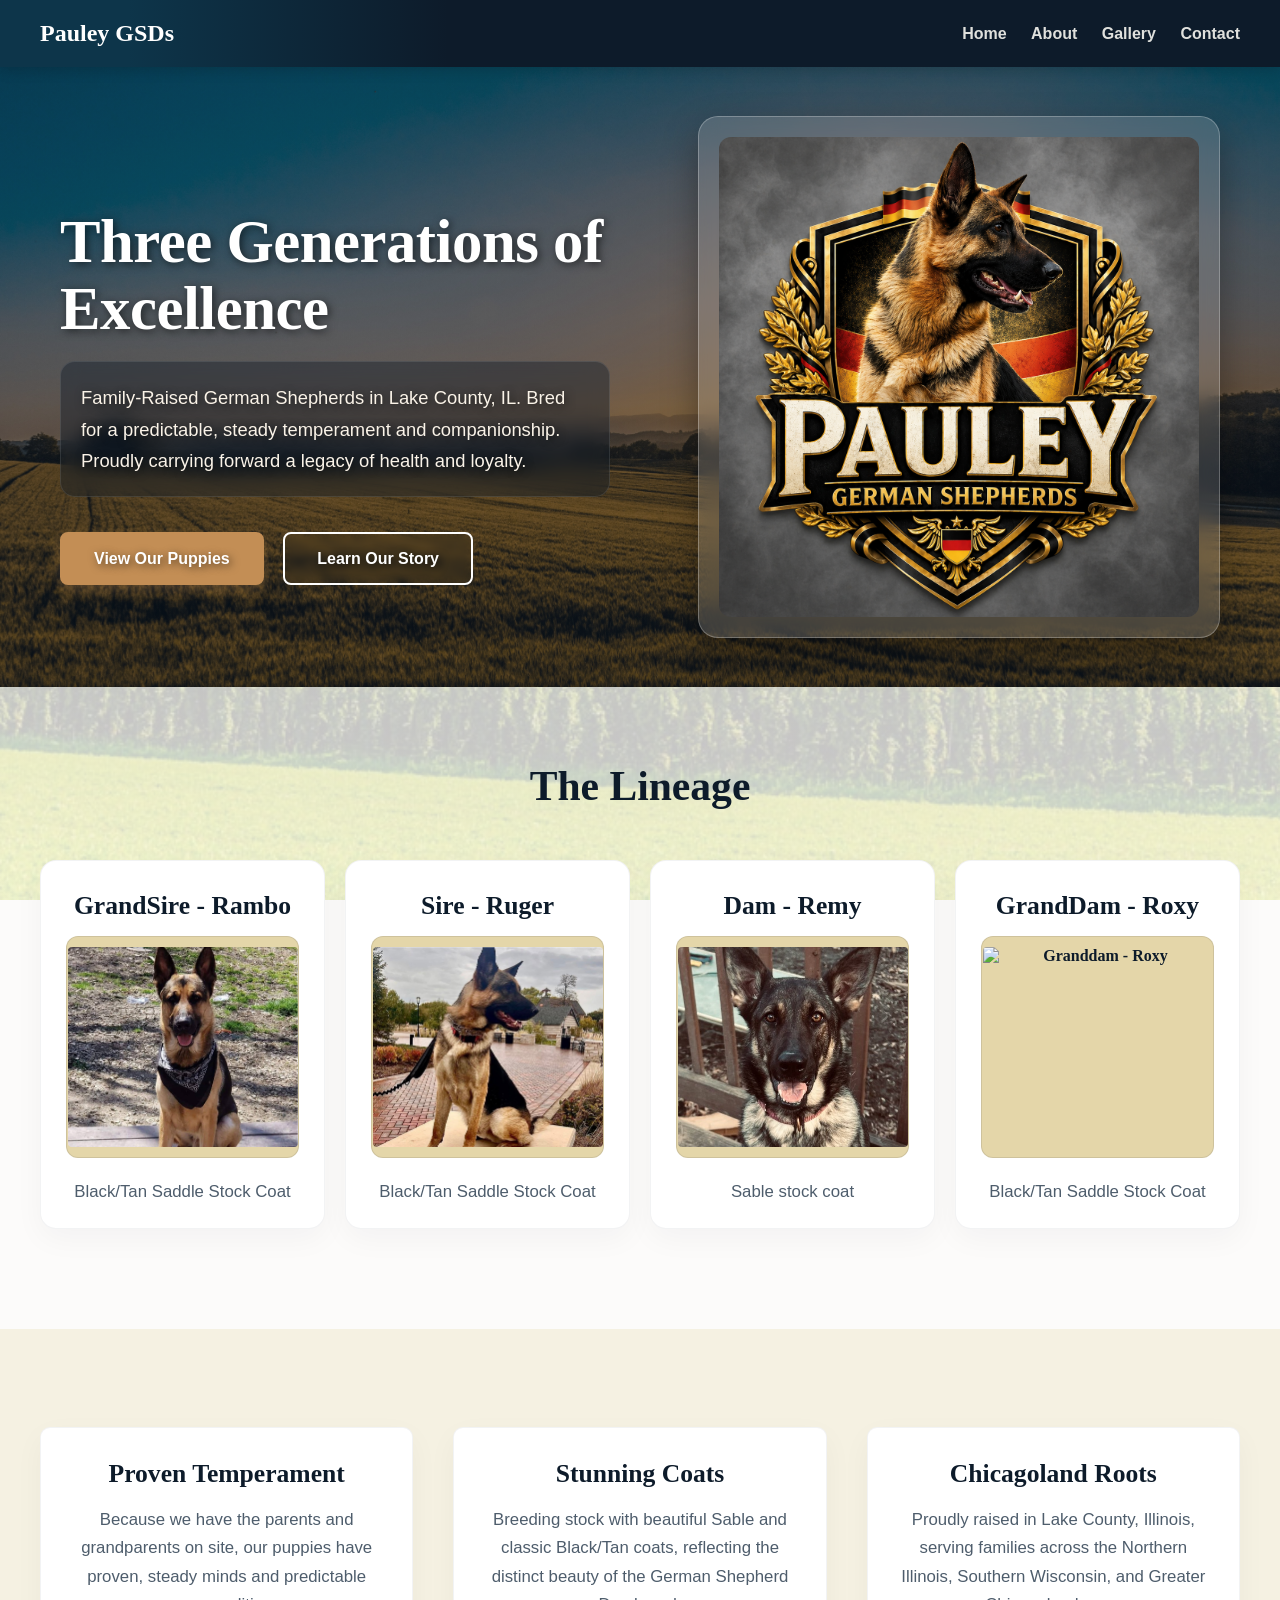
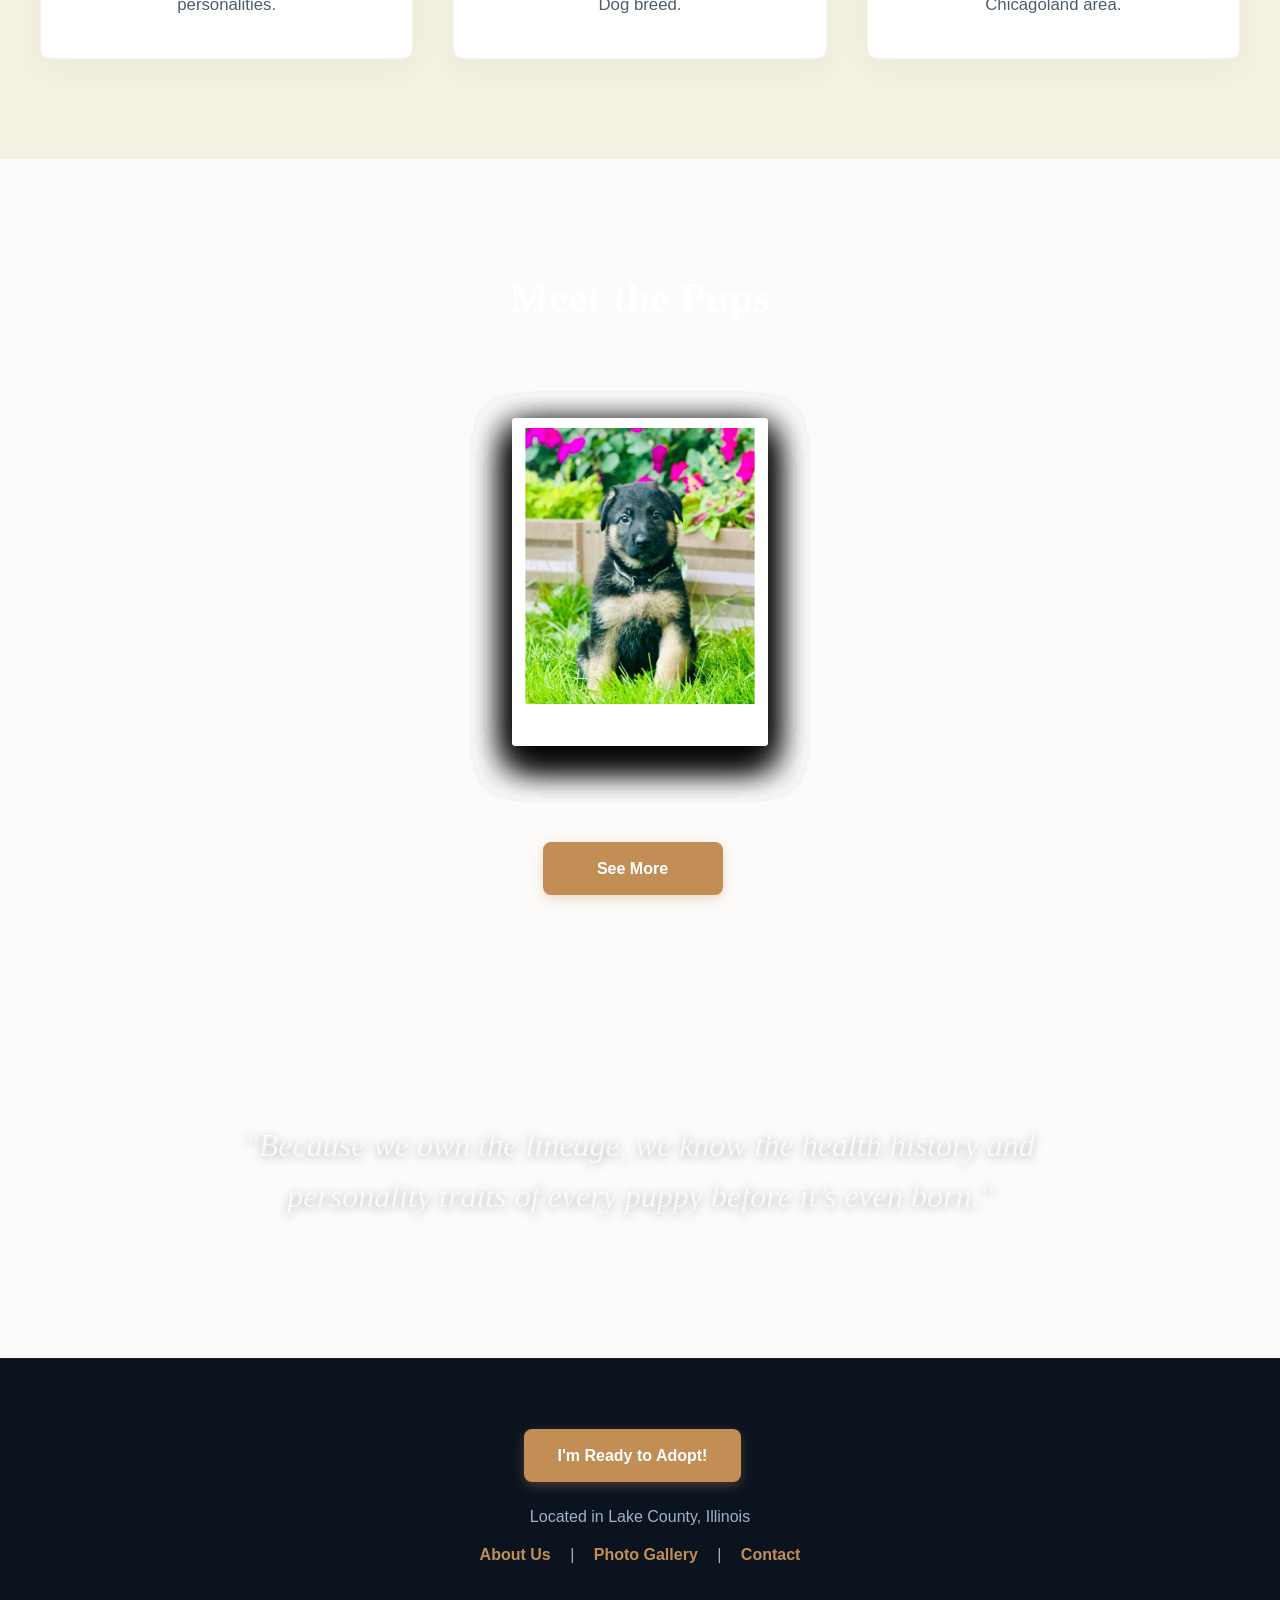
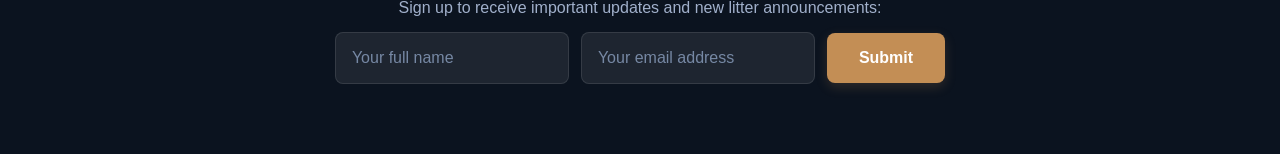
==== index.html @ 70961f35 "Add files via upload" ====
<!DOCTYPE html>
<html lang="en">
<head>
    <meta charset="UTF-8">
    <meta name="viewport" content="width=device-width, initial-scale=1.0">
    <title>Pauley German Shepherds</title>
    <link rel="stylesheet" href="assets/style.css">
</head>
<body>

<header>
    <div style="font-size: 1.5rem; font-family: Georgia, serif; font-weight: bold;">Pauley GSDs</div>
    
    <!-- Mobile Hamburger Toggle Menu Button Node -->
    <button class="mobile-nav-toggle" id="mobile-nav-toggle" aria-label="Toggle navigation menu">
        <span class="bar"></span>
        <span class="bar"></span>
        <span class="bar"></span>
    </button>
    
    <nav id="primary-navigation">
        <a href="#">Home</a>
        <a href="about.html">About</a>
        <a href="gallery.html">Gallery</a>
        <a href="contact.html">Contact</a>
    </nav>
</header>

<section class="hero">
    <div class="hero-image-container">
        <div class="hero-image-box">
            <img src="images/Pauley_logo.png" alt="Pauley German Shepherds Logo">
        </div>
    </div>
    <div class="header-container">
        <h1>Three Generations of Excellence</h1>
        <p style="color: #faf3e8">Family-Raised German Shepherds in Lake County, IL. Bred for a predictable, steady temperament and companionship. Proudly carrying forward a legacy of health and loyalty.</p>
        <div>
            <a href="#litter-fan-gallery" class="btn btn-primary">View Our Puppies</a>
            <a href="about.html" class="btn btn-secondary">Learn Our Story</a>
        </div>
    </div>
</section>

<section class="section-lineage">
    <h2>The Lineage</h2>
    <div class="grid lineage-row-grid" style="grid-template-columns: repeat(auto-fit, minmax(240px, 1fr)); max-width: 1300px; margin: 0 auto; gap: 20px;">
        <div class="card" style="height: auto; min-height: 300px; padding: 5px 25px;">
            <h3>GrandSire - Rambo</h3>
            <div style="height:220px; background:#e4d6a9; margin-bottom:20px; border-radius:12px; display:flex; align-items:center; justify-content:center; color:#0d1b2a; font-family: Georgia, serif; font-weight: bold; border: 1px solid rgba(13, 27, 42, 0.1);"><img src="images/Rambo.jpg" alt="Grandsire - Rambo" style="width: 230px; height: 200px; object-fit: cover; border-radius:4px;"></div>
            <p>Black/Tan Saddle Stock Coat</p>
        </div>
        <div class="card" style="height: auto; min-height: 300px; padding: 5px 25px;">
            <h3>Sire - Ruger</h3>
            <div style="height:220px; background:#e4d6a9; margin-bottom:20px; border-radius:12px; display:flex; align-items:center; justify-content:center; color:#0d1b2a; font-family: Georgia, serif; font-weight: bold; border: 1px solid rgba(13, 27, 42, 0.1);"><img src="images/Ruger.jpg" alt="Sire - Ruger" style="width: 230px; height: 200px; object-fit: cover; border-radius:4px;"></div>
            <p>Black/Tan Saddle Stock Coat</p>
        </div>
        <div class="card" style="height: auto; min-height: 300px; padding: 5px 25px;">
            <h3>Dam - Remy</h3>
            <div style="height:220px; background:#e4d6a9; margin-bottom:20px; border-radius:12px; display:flex; align-items:center; justify-content:center; color:#0d1b2a; font-family: Georgia, serif; font-weight: bold; border: 1px solid rgba(13, 27, 42, 0.1);"><img src="images/Remy.jpg" alt="Dam - Remy" style="width: 230px; height: 200px; object-fit: cover; border-radius:4px;"></div>
            <p>Sable stock coat</p>
        </div>
        <div class="card" style="height: auto; min-height: 300px; padding: 5px 25px;">
            <h3>GrandDam - Roxy</h3>
            <div style="height:220px; background:#e4d6a9; margin-bottom:20px; border-radius:12px; display:flex; align-items:center; justify-content:center; color:#0d1b2a; font-family: Georgia, serif; font-weight: bold; border: 1px solid rgba(13, 27, 42, 0.1);"><img src="images/Roxy.jpg" alt="Granddam - Roxy" style="width: 230px; height: 200px; object-fit: cover; border-radius:4px;"></div>
            <p>Black/Tan Saddle Stock Coat</p>
        </div>
    </div>
</section>

<section class="section-alt"><br>
    <div class="grid" style="margin-bottom: 50px;">
        <div class="card-alt" style="height: auto; min-height: 220px; padding: 5px 25px;">
            <h3>Proven Temperament</h3>
            <p>Because we have the parents and grandparents on site, our puppies have proven, steady minds and predictable personalities.</p>
        </div>
        <div class="card-alt" style="height: auto; min-height: 220px; padding: 5px 25px;">
            <h3>Stunning Coats</h3>
            <p>Breeding stock with beautiful Sable and classic Black/Tan coats, reflecting the distinct beauty of the German Shepherd Dog breed.</p>
        </div>
        <div class="card-alt" style="height: auto; min-height: 220px; padding: 5px 25px;">
            <h3>Chicagoland Roots</h3>
            <p>Proudly raised in Lake County, Illinois, serving families across the Northern Illinois, Southern Wisconsin, and Greater Chicagoland area.</p>
        </div>
    </div>
</section>

<!-- Our Puppies & Past Litters Cascading Section Layout -->
<section class="animated-gallery-section" id="litter-fan-gallery">
    <h2>Meet the Pups</h2>
    <p style="color: #E4D6A9; font-family: sans-serif; font-size: 1.1rem; margin: 0;"></p>
    <div class="gallery-container">
        <div class="photo-card p1"><img src="images/puppy20.jpg" style="width: 230px; height: auto;" alt="Litter Photo 1"></div>
        <div class="photo-card p2"><img src="images/puppy21.jpg" style="width: 230px; height: auto;" alt="Litter Photo 2"></div>
        <div class="photo-card p3"><img src="images/puppy22.jpg" style="width: 230px; height: auto;" alt="Litter Photo 3"></div>
        <div class="photo-card p4"><img src="images/puppy23.jpg" style="width: 230px; height: auto;" alt="Litter Photo 4"></div>
        <div class="photo-card p5"><img src="images/puppy24.jpg" style="width: 230px; height: auto;" alt="Litter Photo 5"></div>
        <div class="photo-card p6"><img src="images/puppy25.jpg" style="width: 230px; height: auto;" alt="Litter Photo 6"></div>
        <div class="photo-card p7"><img src="images/puppy26.jpg" style="width: 230px; height: auto;" alt="Litter Photo 7"></div>
    </div>
    <div style="margin-top: 40px; text-align: center;">
        <a href="gallery.html" class="btn btn-primary" style="display: inline-block; text-decoration: none;">See More</a>
    </div>
</section>

<section class="philosophy">
    <blockquote>"Because we own the lineage, we know the health history and personality traits of every puppy before it’s even born."</blockquote>
</section>

<footer>
	  <div>
            <a href="application.html" class="btn btn-primary">I'm Ready to Adopt!</a>
        </div>
    <p style="margin-bottom: 20px;">Located in Lake County, Illinois</p>
    <div class="footer-links">
        <a href="about.html">About Us</a> | <a href="gallery.html">Photo Gallery</a> | <a href="contact.html">Contact</a>
    </div>
    <div class="newsletter-box">
        <p style="margin-bottom: 15px;">Sign up to receive important updates and new litter announcements:</p>
        <form action="https://formspree.io/f/mvznzrjq" method="POST" target="_blank" class="newsletter-form">
            <input type="text" name="Interested party:" placeholder="Your full name" required>
            <input type="email" name="Their email address:" placeholder="Your email address" required>
            <button type="submit">Submit</button>
        </form>
    </div>
</footer>

<script>
    document.addEventListener("DOMContentLoaded", function() {
        const toggleBtn = document.getElementById("mobile-nav-toggle");
        const navMenu = document.getElementById("primary-navigation");
        
        if (toggleBtn && navMenu) {
            toggleBtn.addEventListener("click", function(e) {
                e.stopPropagation();
                toggleBtn.classList.toggle("active");
                navMenu.classList.toggle("open");
            });
            
            // Close navigation on clicking anywhere outside
            document.addEventListener("click", function(e) {
                if (!navMenu.contains(e.target) && !toggleBtn.contains(e.target)) {
                    toggleBtn.classList.remove("active");
                    navMenu.classList.remove("open");
                }
            });
        }
    });
</script>
<script src="assets/script.js"></script>
</body>
</html>
---- assets/style.css ----
body {
            font-family: 'Helvetica Neue', Helvetica, Arial, sans-serif;
            margin: 0;
            padding: 0;
            color: #2b2b2b;
            background-color: #fcfbfa; /* Luxury creamy warm ivory */
        }
        header {
            background: linear-gradient(to right, #0d354a 10%, #0d1b2a 35%, #0d1b2a);
            color: white;
            padding: 20px 40px;
            display: flex;
            justify-content: space-between;
            align-items: center;
            box-shadow: 0 4px 12px rgba(0,0,0,0.15);
            /* Keep header fixed dynamically at the top while scrolling */
            position: sticky;
            top: 0;
            left: 0;
            right: 0;
            z-index: 1000;
        }
        
        /* 1. NAVIGATION HOVER INTERACTIVITY EFFECTS */
        nav a {
            position: relative;
            color: #e0e1dd;
            text-decoration: none;
            margin-left: 20px;
            font-weight: bold;
            transition: color 0.3s ease;
        }
        nav a:hover {
            color: #d4a373; /* Premium gold accent highlight */
        }
        nav a::after {
            content: '';
            position: absolute;
            width: 100%;
            transform: scaleX(0);
            height: 2px;
            bottom: -5px;
            left: 0;
            background-color: #d4a373;
            transform-origin: bottom right;
            transition: transform 0.25s ease-out;
        }
        nav a:hover::after {
            transform: scaleX(1);
            transform-origin: bottom left;
        }
        
        /* Mobile-First Layout for the Hero section */
        .hero {
            position: relative;
            height: auto;
            background: linear-gradient(rgba(13, 27, 42, 0.55), rgba(13, 27, 42, 0.55)), url('../images/Pauley_hero_backgound.jpg?q=80&w=2000&auto=format&fit=crop');
            background-size: cover;
            background-position: center;
            display: flex;
            flex-direction: column;
            justify-content: center;
            align-items: center;
            padding: 50px 20px;
            color: white;
            gap: 30px;
        }
        
        .hero .header-container {
            flex: unset;
            width: 100%;
            max-width: 550px;
            text-shadow: 2px 2px 8px rgba(0,0,0,0.6);
            order: 2;
            text-align: center;
        }
        
        .hero h1 {
            font-family: Georgia, serif;
            font-size: 2.8rem;
            margin-bottom: 15px;
            line-height: 1.2;
            letter-spacing: -0.5px;
        }
        
        .hero p {
            font-size: 1.15rem;
            margin-bottom: 35px;
            line-height: 1.7;
            background: rgba(13, 27, 42, 0.4);
            backdrop-filter: blur(10px);
            -webkit-backdrop-filter: blur(10px);
            padding: 20px;
            border-radius: 15px;
            border: 1px solid rgba(255, 255, 255, 0.1);
        }
        
        .hero-image-container {
            flex: unset;
            width: 100%;
            display: flex;
            justify-content: center;
            align-items: center;
            order: 1;
        }
        
        .hero-image-box {
            background: rgba(255, 255, 255, 0.15);
            backdrop-filter: blur(10px);
            -webkit-backdrop-filter: blur(10px);
            padding: 20px;
            border-radius: 20px;
            border: 1px solid rgba(255, 255, 255, 0.25);
            text-align: center;
            box-shadow: 0 15px 35px rgba(0,0,0,0.35);
            max-width: 85%;
            box-sizing: border-box;
        }
        
        .hero-image-box img {
            max-height: 350px;
            max-width: 100%;
            height: auto;
            border-radius: 12px;
            display: block;
            margin: 0 auto;
        }

        @media (min-width: 768px) {
            .hero {
                flex-direction: row;
                height: 620px;
                padding: 0 60px;
                justify-content: space-between;
            }
            .hero .header-container {
                flex: 1;
                order: 1;
                text-align: left;
            }
            .hero h1 {
                font-size: 3.8rem;
                text-align: left;
                line-height: 1.1;
            }
            .hero-image-container {
                flex: 1;
                order: 2;
                justify-content: flex-end;
            }
            .hero-image-box {
                max-width: 100%;
            }
            .hero-image-box img {
                max-height: 480px;
            }
        }
        
        /* 2. BUTTON INTERACTIVE LIFT AND TRANSITION OVERRIDES */
        .btn {
            padding: 15px 32px;
            text-decoration: none;
            font-weight: bold;
            border-radius: 8px;
            margin-right: 15px;
            margin-bottom: 10px;
            display: inline-block;
            box-sizing: border-box;
            font-size: 1rem;
            transition: transform 0.3s cubic-bezier(0.25, 1, 0.5, 1), 
                        background-color 0.3s ease, 
                        border-color 0.3s ease, 
                        box-shadow 0.3s ease;
        }
        .btn-primary { min-width: 180px; width: auto; white-space: nowrap; background-color: #c38e55; color: white; border: 2px solid #c38e55; text-align: center; line-height: 1.2; box-shadow: 0 4px 12px rgba(195,142,85,0.3); }
        .btn-primary:hover { 
            background-color: #a6723c; 
            border-color: #a6723c;
            transform: translateY(-4px);
            box-shadow: 0 8px 20px rgba(195,142,85,0.45);
        }
        .btn-secondary { min-width: 180px; width: auto; white-space: nowrap; border: 2px solid white; color: white; backdrop-filter: blur(4px); -webkit-backdrop-filter: blur(4px); text-align: center; line-height: 1.2; }
        .btn-secondary:hover { 
            background: white; 
            color: #0d1b2a;
            border-color: white;
            transform: translateY(-4px);
            box-shadow: 0 8px 20px rgba(255,255,255,0.3);
        }
        
        /* Premium replacement for Lineage Section background with an Image Overlay */
        .section-lineage {
            padding: 40px 40px 100px 40px;
            text-align: center;
            background: linear-gradient(rgba(230, 228, 227, 0.8), rgba(252, 251, 250, 0.8)), url('../images/German_hops_field.jpg?q=80&w=1500&auto=format&fit=crop');
            background-size: cover;
            background-position: center;
            background-attachment: fixed; /* Parallax aesthetic effect */
        }
        .section-lineage h2 { font-family: Georgia, serif; font-size: 2.6rem; color: #0d1b2a; margin-bottom: 50px; font-weight: bold; }
        
        .grid {
            display: grid;
            grid-template-columns: repeat(auto-fit, minmax(300px, 1fr));
            gap: 40px;
            max-width: 1200px;
            margin: 0 auto;
        }
        
        /* 3. LUXURY TEXT CARD STYLE STYLING */
        .card {
            background: white;
            padding: 40px;
            border-radius: 16px;
            border: 1px solid rgba(13, 27, 42, 0.05);
            box-shadow: 0 10px 30px rgba(13, 27, 42, 0.04);
            transition: transform 0.3s cubic-bezier(0.25, 1, 0.5, 1), 
                        box-shadow 0.3s ease;
        }
        .card:hover { 
            transform: translateY(-8px);
            box-shadow: 0 20px 40px rgba(13, 27, 42, 0.12);
        }
        .card h3 { font-family: Georgia, serif; color: #0d1b2a; font-size: 1.6rem; margin-bottom: 15px; font-weight: bold; }
        .card p { line-height: 1.7; color: #4e5d6c; font-size: 1.05rem; }

        /* 3. SECONDARY LUXURY TEXT CARD STYLE STYLING */
        .card-alt {
            background: white;
            padding: 40px;
            border-radius: 10px;
            border: 1px solid rgba(13, 27, 42, 0.05);
            box-shadow: 0 10px 30px rgba(13, 27, 42, 0.04);
            transition: transform 0.3s cubic-bezier(0.25, 1, 0.5, 1), 
                        box-shadow 0.3s ease;
        }
        .card-alt:hover { 
            transform: translateY(-8px);
            box-shadow: 0 20px 40px rgba(13, 27, 42, 0.12);
        }
        .card-alt h3 { font-family: Georgia, serif; color: #0d1b2a; font-size: 1.6rem; margin-bottom: 15px; font-weight: bold; }
        .card-alt p { line-height: 1.7; color: #4e5d6c; font-size: 1.05rem; }
        
        .section-alt {
		padding: 80px 40px 50px 40px;
            text-align: center;
            background-color: rgba(228, 214, 169, 0.3);
            background-size: cover;
            background-position: center;
            background-attachment: fixed; /* Parallax aesthetic effect */
	  }
        .section-alt h2 { font-family: Georgia, serif; font-size: 2.6rem; color: #0d1b2a; margin-bottom: 50px; }
        
        /* --- STABILIZED STACKED INTERACTIVE PHOTO GALLERY SECTION --- */
        .animated-gallery-section {
            padding: 80px 20px;
            text-align: center;
            background: linear-gradient(rgba(13, 27, 42, 0.92), rgba(13, 27, 42, 0.92)), url('../images/tall_grass_field.jpg?q=80&w=1500&auto=format&fit=crop');
            background-size: cover;
            background-position: center;
            background-attachment: fixed;
            overflow: hidden;
            position: relative;
        }
        .animated-gallery-section h2 {
            font-family: Georgia, serif;
            font-size: 2.6rem;
            color: #ffffff;
            margin-bottom: 10px;
            letter-spacing: 0.5px;
        }
        .gallery-container {
            position: relative;
            width: 100%;
            max-width: 1000px;
            height: 440px;
            display: flex;
            justify-content: center;
            align-items: center;
            margin: 40px auto 0 auto;
        }
        .photo-card {
            position: absolute;
            width: 240px;
            height: 280px;
            background-color: #fff;
            border: 8px solid white;
            border-bottom: 40px solid white;
            box-shadow: 0 15px 35px rgba(0,0,0,0.5);
            border-radius: 4px;
            display: flex;
            justify-content: center;
            align-items: center;
            font-family: Georgia, serif;
            font-weight: bold;
            color: #0d1b2a;
            font-size: 1.15rem;
            pointer-events: none; 
            transition: transform 0.8s cubic-bezier(0.16, 1, 0.3, 1), box-shadow 0.3s ease;
            transform-origin: center bottom;
        }
        
        .animated-gallery-section.interactive-ready .photo-card {
            pointer-events: auto;
        }
        
        /* Closed Center Stack Coordinates */
        .photo-card.p1 { transform: translate(0, 0) rotate(0deg); z-index: 7; }
        .photo-card.p2 { transform: translate(0, 0) rotate(0deg); z-index: 6; }
        .photo-card.p3 { transform: translate(0, 0) rotate(0deg); z-index: 5; }
        .photo-card.p4 { transform: translate(0, 0) rotate(0deg); z-index: 4; }
        .photo-card.p5 { transform: translate(0, 0) rotate(0deg); z-index: 3; }
        .photo-card.p6 { transform: translate(0, 0) rotate(0deg); z-index: 2; }
        .photo-card.p7 { transform: translate(0, 0) rotate(0deg); z-index: 1; }

        /* Fanned Open Coordinates */
        .animated-gallery-section.visible .photo-card.p1 { transform: translate(-380px, 25px) rotate(-20deg); }
        .animated-gallery-section.visible .photo-card.p2 { transform: translate(-250px, 10px) rotate(-13deg); }
        .animated-gallery-section.visible .photo-card.p3 { transform: translate(-125px, -2px) rotate(-6deg); }
        .animated-gallery-section.visible .photo-card.p4 { transform: translate(0px, -10px) rotate(0deg); }
        .animated-gallery-section.visible .photo-card.p5 { transform: translate(125px, -2px) rotate(6deg); }
        .animated-gallery-section.visible .photo-card.p6 { transform: translate(250px, 10px) rotate(13deg); }
        .animated-gallery-section.visible .photo-card.p7 { transform: translate(380px, 25px) rotate(20deg); }

        .animated-gallery-section.interactive-ready .photo-card.p1:hover { transform: translate(-380px, 5px) scale(1.08) rotate(-12deg) !important; z-index: 50 !important; }
        .animated-gallery-section.interactive-ready .photo-card.p2:hover { transform: translate(-250px, -5px) scale(1.08) rotate(-7deg) !important; z-index: 50 !important; }
        .animated-gallery-section.interactive-ready .photo-card.p3:hover { transform: translate(-125px, -18px) scale(1.08) rotate(-3deg) !important; z-index: 50 !important; }
        .animated-gallery-section.interactive-ready .photo-card.p4:hover { transform: translate(0px, -28px) scale(1.08) rotate(0deg) !important; z-index: 50 !important; }
        .animated-gallery-section.interactive-ready .photo-card.p5:hover { transform: translate(125px, -18px) scale(1.08) rotate(3deg) !important; z-index: 50 !important; }
        .animated-gallery-section.interactive-ready .photo-card.p6:hover { transform: translate(250px, -5px) scale(1.08) rotate(7deg) !important; z-index: 50 !important; }
        .animated-gallery-section.interactive-ready .photo-card.p7:hover { transform: translate(380px, 5px) scale(1.08) rotate(12deg) !important; z-index: 50 !important; }

                        @media (max-width: 768px) {
            .gallery-container { 
                height: auto; 
                display: flex;
                flex-direction: column;
                gap: 20px;
                padding: 20px 0;
            }
            .photo-card { 
                position: relative; 
                width: 240px; 
                height: 280px; 
                border-width: 8px; 
                border-bottom-width: 40px; 
                font-size: 1.1rem;
                margin: 0 auto;
                
                /* Explicitly strip away all slide-in timing transitions and animation delays on mobile */
                transition: none !important;
                transform: none !important; 
                pointer-events: none !important; /* Disables all hover triggers instantly */
            }
            
            /* Redundant safety overrides to freeze fanned-out layouts */
            .animated-gallery-section.visible .photo-card.p1,
            .animated-gallery-section.visible .photo-card.p2,
            .animated-gallery-section.visible .photo-card.p3,
            .animated-gallery-section.visible .photo-card.p4,
            .animated-gallery-section.visible .photo-card.p5,
            .animated-gallery-section.visible .photo-card.p6,
            .animated-gallery-section.visible .photo-card.p7 { 
                transform: none !important;
                transition: none !important;
            }
            
            /* Remove all possible mouse highlight variations completely on mobile */
            .animated-gallery-section.interactive-ready .photo-card:hover,
            .animated-gallery-section.interactive-ready .photo-card.p1:hover,
            .animated-gallery-section.interactive-ready .photo-card.p2:hover,
            .animated-gallery-section.interactive-ready .photo-card.p3:hover,
            .animated-gallery-section.interactive-ready .photo-card.p4:hover,
            .animated-gallery-section.interactive-ready .photo-card.p5:hover,
            .animated-gallery-section.interactive-ready .photo-card.p6:hover,
            .animated-gallery-section.interactive-ready .photo-card.p7:hover {
                transform: none !important;
                box-shadow: 0 15px 35px rgba(0,0,0,0.5) !important;
                z-index: initial !important;
            }

         
            .footer-links {
                display: flex;          /* Ensures it retains a standard block footprint container */
                justify-content: center; /* Centers the block's content horizontally */
                align-items: center;     /* Centers the block's content vertically */
                text-align: center;      /* Keeps the single row perfectly centered on screen */
                white-space: nowrap;     /* CRITICAL: Prevents the text and pipe separators (|) from breaking/wrapping */
                font-size: 0.9rem;       /* Slightly reduces text scaling so it comfortably fits mobile widths */
                letter-spacing: 0.5px;
            }

            .footer-links a {
                display: inline-block;   /* Keeps anchors behaving as inline row objects */
                margin: 0 5px;           /* Adds a gentle horizontal margin between text items */
                padding: 5px 0;          /* Subtle touch targets height expansion */
    }
}
        
        
        /* Premium Background replacement for Philosophy Section */
        .philosophy {
            background: linear-gradient(rgba(13, 27, 42, 0.85), rgba(13, 27, 42, 0.85)), url('../images/shepherd_walking_banner.jpg?q=80&w=1500&auto=format&fit=crop');
            background-size: cover;
            background-position: center;
            background-attachment: fixed;
            color: #f8f9fa;
            padding: 135px 40px;
            text-align: center;
        }
        .philosophy blockquote {
            font-size: 2rem;
            font-style: italic;
            max-width: 900px;
            margin: 0 auto;
            line-height: 1.6;
            font-family: Georgia, serif;
            text-shadow: 0 2px 10px rgba(0,0,0,0.3);
        }

        footer {
            background-color: #0b131f; /* Premium dark navy shade */
            color: #a1b0cb;
            padding: 70px 40px;
            text-align: center;
            border-top: 1px solid rgba(255,255,255,0.05);
        }
        .footer-links { margin-bottom: 35px; }
        .footer-links a { color: #c38e55; margin: 0 15px; text-decoration: none; font-weight: bold; transition: color 0.2s ease; }
        .footer-links a:hover { color: #e6b37a; }
        
        .newsletter-form {
            display: flex;
            flex-direction: row;
            justify-content: center;
            align-items: center;
            gap: 12px;
            max-width: 600px;
            margin: 0 auto;
        }
        .newsletter-form input { 
            padding: 16px; 
            border-radius: 8px; 
            border: 1px solid rgba(255,255,255,0.1); 
            background: rgba(255,255,255,0.08);
            color: white;
            width: 250px; 
            font-size: 1rem;
            box-sizing: border-box;
            transition: background-color 0.2s, border-color 0.2s;
        }
        .newsletter-form input::placeholder { color: #7688a4; }
        .newsletter-form input:focus {
            background: rgba(255,255,255,0.14);
            border-color: #c38e55;
            outline: none;
        }
        .newsletter-form button { 
            padding: 16px 32px; 
            background: #c38e55; 
            border: none; 
            color: white; 
            cursor: pointer; 
            border-radius: 8px; 
            font-weight: bold; 
            font-size: 1rem;
            transition: background-color 0.2s ease, transform 0.2s ease;
            box-sizing: border-box;
            white-space: nowrap;
            min-width: max-content;
            box-shadow: 0 4px 12px rgba(195,142,85,0.2);
        }
        .newsletter-form button:hover {
            background-color: #a6723c;
            transform: translateY(-2px);
        }
        @media (max-width: 650px) {
            .newsletter-form {
                flex-direction: column;
                width: 100%;
            }
            .newsletter-form input {
                width: 100%;
            }
            .newsletter-form button {
                width: 100%;
            }
        }

header {
    position: sticky;
    top: 0;
    left: 0;
    right: 0;
    z-index: 1000;
}

.mobile-nav-toggle {
    display: none; /* Hidden on desktop views by default rule guidelines */
    background: transparent;
    border: none;
    cursor: pointer;
    padding: 5px;
    width: 30px;
    height: 24px;
    flex-direction: column;
    justify-content: space-between;
    align-items: center;
    z-index: 1010;
}

.mobile-nav-toggle .bar {
    width: 100%;
    height: 3px;
    background-color: #e0e1dd; /* High contrast tone matching header font */
    border-radius: 2px;
    transition: all 0.3s ease-in-out;
    display: block;
}

@media (max-width: 768px) {
    .mobile-nav-toggle {
        display: flex; /* Activate trigger icon cleanly for touch devices */
    }
    
    header nav {
        position: absolute;
        top: 100%;
        left: 0;
        right: 0;
        background: linear-gradient(to bottom, #0d1b2a, #14243b); /* Consistent premium midnight palette */
        display: flex;
        flex-direction: column;
        align-items: stretch;
        padding: 0;
        max-height: 0;
        overflow: hidden;
        visibility: hidden;
        box-shadow: 0 8px 16px rgba(0,0,0,0.25);
        transition: max-height 0.4s cubic-bezier(0.16, 1, 0.3, 1), padding 0.3s ease, visibility 0.4s;
    }
    
    header nav.open {
        max-height: 300px; /* Provides ample breathing container height for navigation items */
        padding: 15px 0;
        visibility: visible;
    }
    
    header nav a {
        margin: 0 !important;
        padding: 14px 40px;
        font-size: 1.1rem;
        border-bottom: 1px solid rgba(224, 225, 221, 0.05);
        transition: background-color 0.2s, color 0.2s;
    }
    
    header nav a:last-child {
        border-bottom: none;
    }
    
    header nav a:hover {
        background-color: rgba(212, 163, 115, 0.1); /* Subtle premium highlight background tint on mobile hover */
        padding-left: 45px; /* Engaging sliding link feedback indicator */
    }
    
    /* Elegant Hamburger Cross (X) Transformation State When Toggled Open */
    .mobile-nav-toggle.active .bar:nth-child(1) {
        transform: translateY(10px) rotate(45deg);
        background-color: #d4a373; /* Transforms to gold token accent marker */
    }
    .mobile-nav-toggle.active .bar:nth-child(2) {
        opacity: 0;
        transform: translateX(-10px);
    }
    .mobile-nav-toggle.active .bar:nth-child(3) {
        transform: translateY(-11px) rotate(-45deg);
        background-color: #d4a373;
    }
}

        .about-hero {
            display: flex;
            flex-direction: column;
            justify-content: center;
            align-items: center;
            gap: 10px;
            padding: 60px 20px;
            text-align: center;
            background-color: #0d1b2a;
            color: white;
        }
        .about-hero h1 {
            font-family: Georgia, serif;
            font-size: 2.5rem;
            margin: 0;
        }
        .about-content-wrapper {
            max-width: 800px;
            margin: 60px auto;
            padding: 0 20px;
            line-height: 1.8;
            font-size: 1.1rem;
            color: #333;
        }
        .about-content-wrapper p {
            margin-bottom: 25px;
            text-align: justify;
        }
        .about-content-wrapper h2 {
            font-family: Georgia, serif;
            color: #0d1b2a;
            font-size: 1.8rem;
            margin-top: 40px;
            margin-bottom: 20px;
        }
        .social-link-section {
            background-color: #f4f1ea;
            padding: 40px 20px;
            text-align: center;
            border-radius: 12px;
            margin-top: 50px;
        }
        .social-grid {
            display: flex;
            justify-content: center;
            align-items: center;
            gap: 20px;
            flex-wrap: wrap;
            margin-top: 20px;
        }
        .social-btn {
            padding: 12px 24px;
            border-radius: 6px;
            font-weight: bold;
            text-decoration: none;
            transition: all 0.2s ease;
            font-size: 0.95rem;
        }
        .social-btn.fb { background-color: #1877f2; color: white; }
        .social-btn.fb:hover { background-color: #145dbf; transform: translateY(-2px); }
        
        .social-btn.ig { background: linear-gradient(45deg, #f09433 0%, #e6683c 25%, #dc2743 50%, #cc2366 75%, #bc1888 100%); color: white; }
        .social-btn.ig:hover { opacity: 0.9; transform: translateY(-2px); }
        
        .social-btn.pup { background-color: #c38e55; color: white; }
        .social-btn.pup:hover { background-color: #a6723c; transform: translateY(-2px); }

.gallery-hero {
            padding: 60px 20px;
            text-align: center;
            background-color: #0d1b2a;
            color: white;
        }
        .gallery-hero h1 {
            font-family: Georgia, serif;
            font-size: 2.5rem;
            margin: 0;
        }
        .gallery-section-wrapper {
            max-width: 1100px;
            margin: 50px auto;
            padding: 0 20px;
        }
        .gallery-block-title {
            font-family: Georgia, serif;
            color: #0d1b2a;
            font-size: 1.8rem;
            margin-top: 40px;
            margin-bottom: 20px;
            border-left: 5px solid #c38e55;
            padding-left: 15px;
        }
        
        /* Custom Slideshow Containers */
        .slider-window {
            position: relative;
            width: 100%;
            height: 650px;
            background-color: #f4f1ea;
            border-radius: 12px;
            overflow: hidden;
            box-shadow: 0 8px 24px rgba(13, 27, 42, 0.06);
            margin-bottom: 50px;
        }
        .slides-track {
            display: flex;
            width: 100%;
            height: 100%;
            transition: transform 0.5s cubic-bezier(0.16, 1, 0.3, 1);
            user-select: none;
            cursor: grab;
        }
        .slides-track:active {
            cursor: grabbing;
        }
        .slide-item {
            min-width: 100%;
            height: 100%;
            position: relative;
            box-sizing: border-box;
        }
        .slide-item img {
            width: 100%;
            height: 100%;
            object-fit: cover;
            display: block;
        }
        .slide-caption {
            position: absolute;
            bottom: 0;
            left: 0;
            right: 0;
            background: linear-gradient(to top, rgba(0,0,0,0.7) 0%, rgba(0,0,0,0) 100%);
            color: white;
            padding: 25px 20px;
            font-family: sans-serif;
            font-size: 1rem;
        }
        
        /* Navigation Controls Overlay */
        .nav-arrow {
            position: absolute;
            top: 50%;
            transform: translateY(-50%);
            width: 44px;
            height: 44px;
            background-color: rgba(255, 255, 255, 0.85);
            border: none;
            border-radius: 50%;
            color: #0d1b2a;
            font-size: 1.3rem;
            font-weight: bold;
            cursor: pointer;
            display: flex;
            align-items: center;
            justify-content: center;
            box-shadow: 0 4px 10px rgba(0,0,0,0.15);
            transition: background-color 0.2s, transform 0.2s;
            z-index: 10;
        }
        .nav-arrow:hover {
            background-color: #ffffff;
            transform: translateY(-50%) scale(1.05);
        }
        .nav-arrow.prev-left { left: 15px; }
        .nav-arrow.next-right { right: 15px; }
        
        .dots-indicator-container {
            position: absolute;
            bottom: 15px;
            left: 50%;
            transform: translateX(-50%);
            display: flex;
            gap: 8px;
            z-index: 10;
        }
        .dot {
            width: 8px;
            height: 8px;
            border-radius: 50%;
            background-color: rgba(255, 255, 255, 0.4);
            cursor: pointer;
            transition: background-color 0.2s;
        }
        .dot.active {
            width: 18px;
            border-radius: 4px;
            background-color: #c38e55;
        }
        @media (max-width: 768px) {
            .slider-window { height: 320px; }
            .nav-arrow { width: 36px; height: 36px; font-size: 1rem; }
        }

.contact-hero {
            padding: 60px 20px;
            text-align: center;
            background-color: #0d1b2a;
            color: white;
        }
        .contact-hero h1 {
            font-family: Georgia, serif;
            font-size: 2.5rem;
            margin: 0;
        }
        .contact-container {
            max-width: 650px;
            margin: 60px auto;
            padding: 40px 30px;
            background-color: white;
            border-radius: 12px;
            border: 1px solid rgba(13, 27, 42, 0.05);
            box-shadow: 0 10px 30px rgba(13, 27, 42, 0.04);
            box-sizing: border-box;
        }
        .contact-intro {
            text-align: center;
            margin-bottom: 40px;
            color: #4e5d6c;
            line-height: 1.6;
        }
        
        /* Clean Form Field Layout Styles */
        .form-group {
            margin-bottom: 25px;
            display: flex;
            flex-direction: column;
        }
        .form-group label {
            font-family: sans-serif;
            font-weight: bold;
            font-size: 0.95rem;
            color: #0d1b2a;
            margin-bottom: 8px;
        }
        .form-group input, 
        .form-group textarea {
            width: 100%;
            padding: 14px;
            border-radius: 8px;
            border: 1px solid #dcdad4;
            background-color: #fcfbfa;
            color: #2b2b2b;
            font-size: 1rem;
            font-family: inherit;
            box-sizing: border-box;
            transition: border-color 0.2s ease, background-color 0.2s ease;
        }
        .form-group input:focus, 
        .form-group textarea:focus {
            border-color: #c38e55;
            background-color: white;
            outline: none;
        }
        .form-group textarea {
            height: 150px;
            resize: vertical;
        }
        
        /* Form Buttons Panel Layout */
        .button-group {
            display: flex;
            align-items: center;
	        justify-content: center;
            gap: 15px;
            margin-top: 30px;
            flex-wrap: wrap;
        }
        .button-group button {
            cursor: pointer;
            border: none;
            outline: none;
            width: 230px;
        }
        .btn-submit {
            padding: 15px 32px;
            font-weight: bold;
            border-radius: 8px;
            font-size: 1rem;
            background-color: #c38e55;
            color: white;
            box-shadow: 0 4px 12px rgba(195,142,85,0.3);
            transition: transform 0.2s, background-color 0.2s, box-shadow 0.2s;
        }
        .btn-submit:hover {
            background-color: #a6723c;
            transform: translateY(-2px);
            box-shadow: 0 6px 16px rgba(195,142,85,0.4);
        }
        .btn-reset {
            padding: 15px 32px;
            font-weight: bold;
            border-radius: 8px;
            font-size: 1rem;
            background-color: transparent;
            color: #4e5d6c;
            border: 2px solid #dcdad4 !important;
            transition: transform 0.2s, background-color 0.2s, color 0.2s;
        }
        .btn-reset:hover {
            background-color: #f4f1ea;
            color: #0d1b2a;
            transform: translateY(-2px);
        }
        @media (max-width: 480px) {
            .button-group {
                display: flex;
                flex-direction: column;
                align-items: center;
                gap: 15px;
                width: 100%;
            }
            .button-group button {
                width: 100%;
                max-width: 200px;
                text-align: center;
            }
        }

.app-hero {
    padding: 60px 20px;
    text-align: center;
    background-color: #0d1b2a;
    color: white;

    display: flex;
    flex-direction: column;
    justify-content: center;
    align-items: center;
    gap: 20px;
}
.app-hero h1 {
    font-family: Georgia, serif;
    font-size: 2.5rem;
    margin: 0;
}
.app-hero p {
    color: #e0e1dd;
    margin-top: 30px;
    font-size: 1.1rem;
}

.app-container {
    max-width: 800px;
    margin: 60px auto;
    padding: 0 20px;
    box-sizing: border-box;
}

.form-section {
    background-color: white;
    border-radius: 12px;
    border: 1px solid rgba(13, 27, 42, 0.06);
    box-shadow: 0 8px 24px rgba(13, 27, 42, 0.02);
    padding: 35px 30px;
    margin-bottom: 40px;
}
.form-section legend {
    font-family: Georgia, serif;
    font-size: 1.4rem;
    font-weight: bold;
    color: #0d1b2a;
    padding: 0 10px;
    margin-left: -10px;
}

.form-row {
    display: flex;
    gap: 20px;
    flex-wrap: wrap;
}
.form-group {
    margin-top: 20px;
    margin-bottom: 5px;
    display: flex;
    flex-direction: column;
}
.form-group.half { flex: 1; min-width: 280px; }
.form-group.third { flex: 1; min-width: 180px; }

.form-group label {
    font-family: sans-serif;
    font-weight: bold;
    font-size: 0.95rem;
    color: #0d1b2a;
    margin-bottom: 8px;
}

.form-group input[type="text"],
.form-group input[type="email"],
.form-group input[type="tel"],
.form-group select,
.form-group textarea {
    width: 100%;
    padding: 14px;
    border-radius: 8px;
    border: 1px solid #dcdad4;
    background-color: #fcfbfa;
    color: #2b2b2b;
    font-size: 1rem;
    font-family: inherit;
    box-sizing: border-box;
    transition: border-color 0.2s, background-color 0.2s;
}

.form-group input:focus,
.form-group select:focus,
.form-group textarea:focus {
    border-color: #c38e55;
    background-color: white;
    outline: none;
}

.form-group textarea {
    height: 100px;
    resize: vertical;
}

/* Radio Option Styling grids */
.radio-group-vertical {
    display: flex;
    flex-direction: column;
    gap: 12px;
    margin-top: 4px;
}
.radio-group-horizontal {
    display: flex;
    gap: 25px;
    flex-wrap: wrap;
    margin-top: 4px;
}
.radio-label {
    font-weight: normal !important;
    font-size: 1rem !important;
    color: #333 !important;
    display: inline-flex;
    align-items: center;
    gap: 8px;
    cursor: pointer;
    margin-bottom: 0 !important;
}
.radio-label input[type="radio"] {
    width: 18px;
    height: 18px;
    accent-color: #c38e55;
    cursor: pointer;
    margin: 0;
}

.dependent-question {
    background-color: #faf8f5;
    padding: 15px 20px;
    border-radius: 8px;
    border-left: 4px solid #c38e55;
    margin-top: 15px;
}

/* Form Operation Buttons Layout */
.form-button-group {
    display: flex;
    align-items: center;
    justify-content: center;
    gap: 20px;
    margin-top: 20px;
    margin-bottom: 60px;
    flex-wrap: wrap;
}
.form-button-group button {
    cursor: pointer;
    border: none;
    outline: none;
}
.app-btn-submit {
    padding: 16px 40px;
    font-weight: bold;
    border-radius: 8px;
    font-size: 1.05rem;
    background-color: #c38e55;
    color: white;
    box-shadow: 0 4px 14px rgba(195,142,85,0.3);
    transition: transform 0.2s, background-color 0.2s, box-shadow 0.2s;
}
.app-btn-submit:hover {
    background-color: #a6723c;
    transform: translateY(-2px);
    box-shadow: 0 6px 18px rgba(195,142,85,0.4);
}
.app-btn-reset {
    padding: 16px 40px;
    font-weight: bold;
    border-radius: 8px;
    font-size: 1.05rem;
    background-color: transparent;
    color: #4e5d6c;
    border: 2px solid #dcdad4 !important;
    transition: transform 0.2s, background-color 0.2s, color 0.2s;
    box-sizing: border-box;
}
.app-btn-reset:hover {
    background-color: #eecba6;
    color: #0d1b2a;
    border-color: #c38e55 !important;
    transform: translateY(-2px);
}

@media (max-width: 600px) {
    .form-section { padding: 25px 20px; }
    .form-button-group { 
        display: flex;
        align-items: center;
        justify-content: center;
        flex-wrap: wrap;
    }
    .form-button-group button { width: 100%; text-align: center; }
    .app-container h3 {
        text-align: center;
    }
}
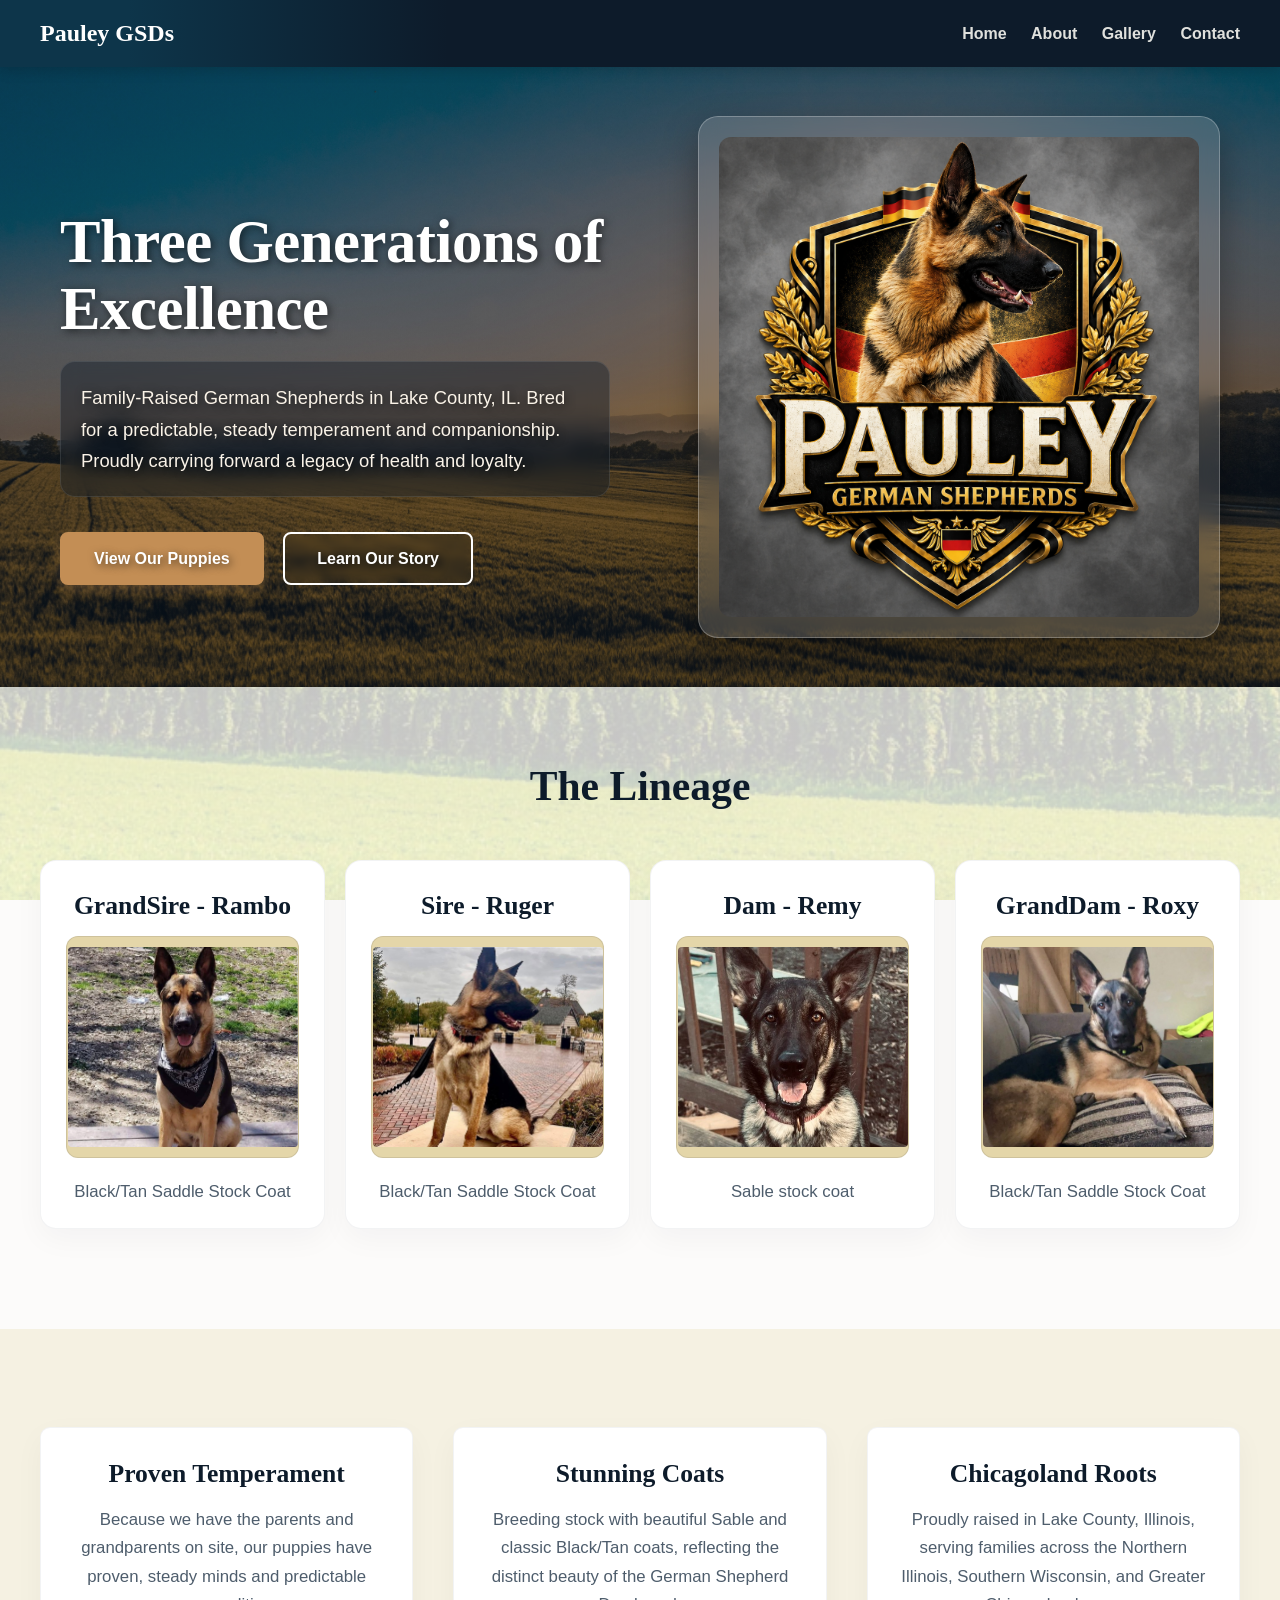
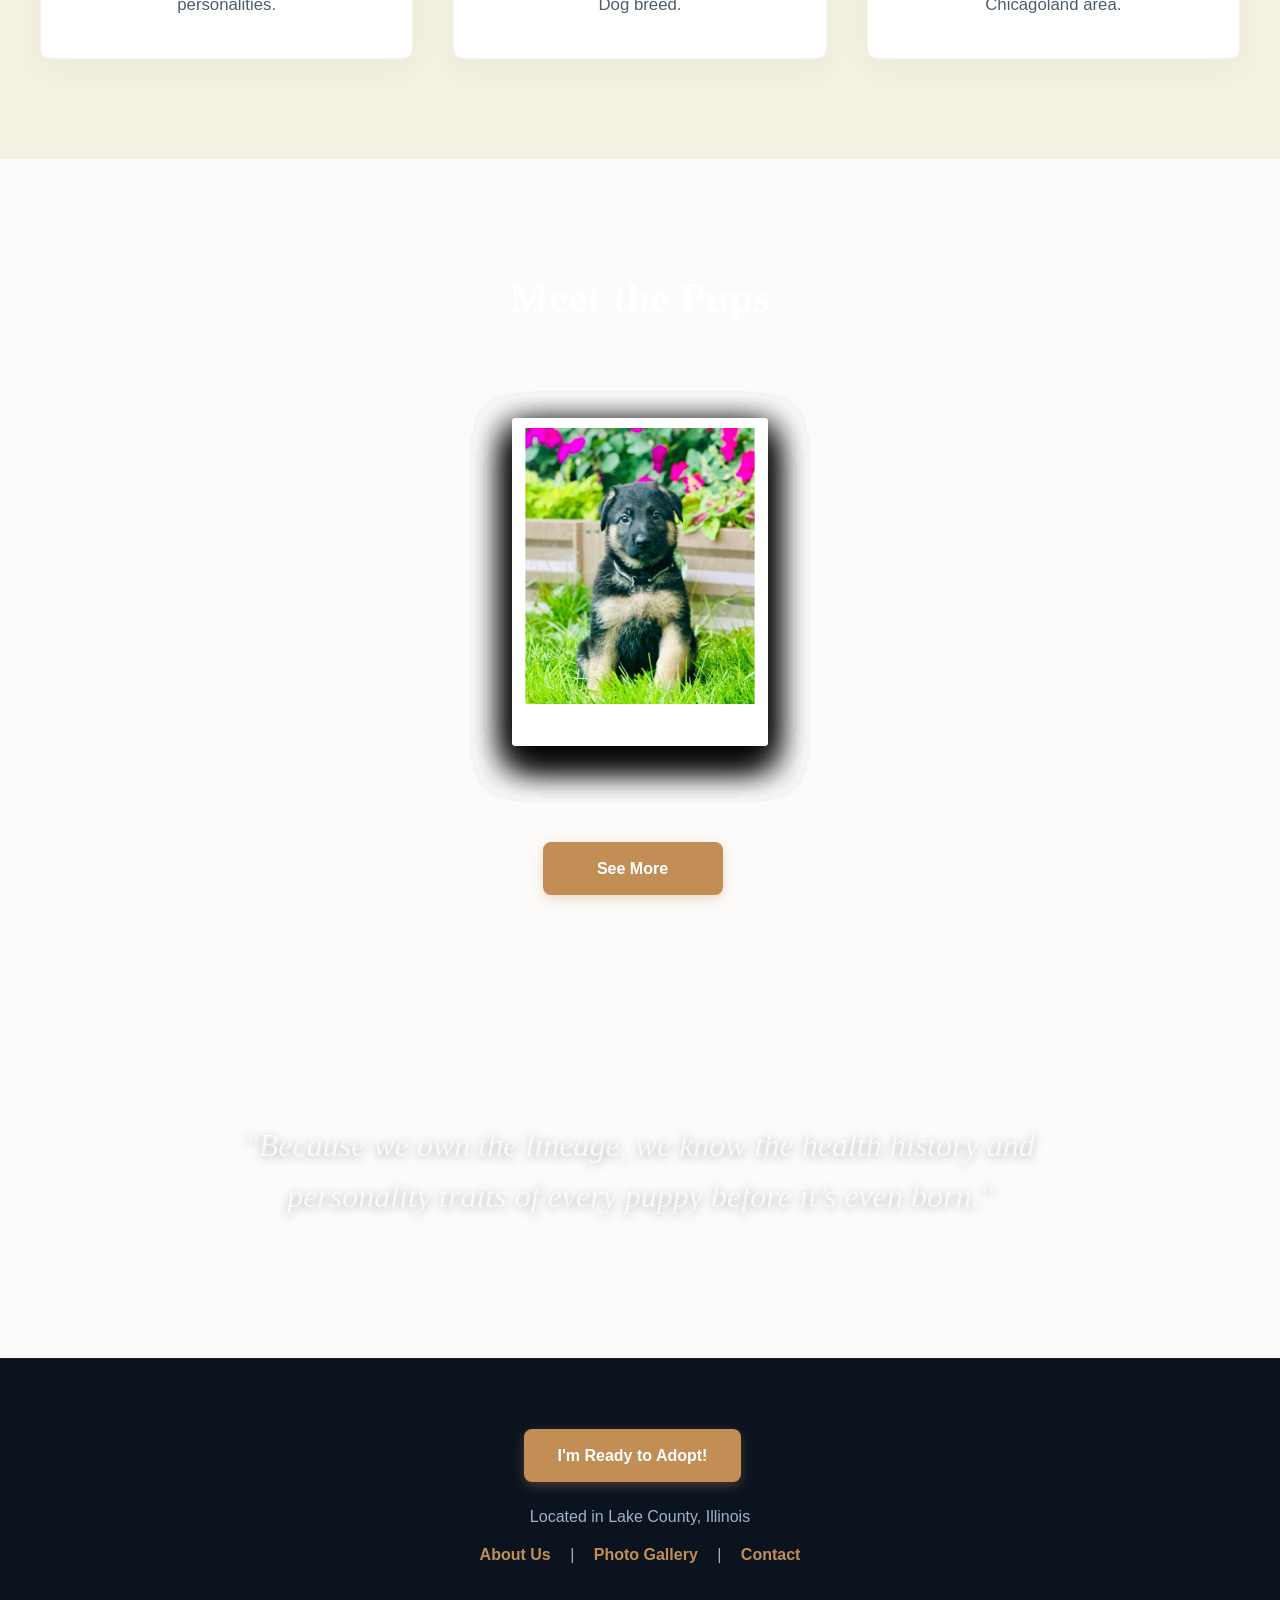
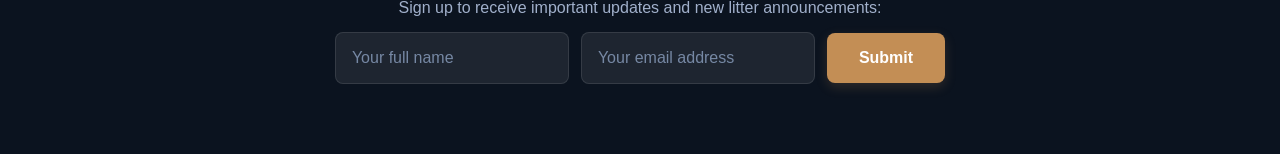
==== commit 9c48e6fd: "Update index.html" ====
--- a/index.html
+++ b/index.html
@@ -2,6 +2,7 @@
 <html lang="en">
 <head>
     <meta charset="UTF-8">
+	<meta name="google-site-verification" content="83nBaWrymq6wZK4z8ztZ4DPdRnilnxeRF06MHaA_UnA" />
     <meta name="viewport" content="width=device-width, initial-scale=1.0">
     <title>Pauley German Shepherds</title>
     <link rel="stylesheet" href="assets/style.css">
@@ -149,4 +150,4 @@
 </script>
 <script src="assets/script.js"></script>
 </body>
-</html>+</html>
